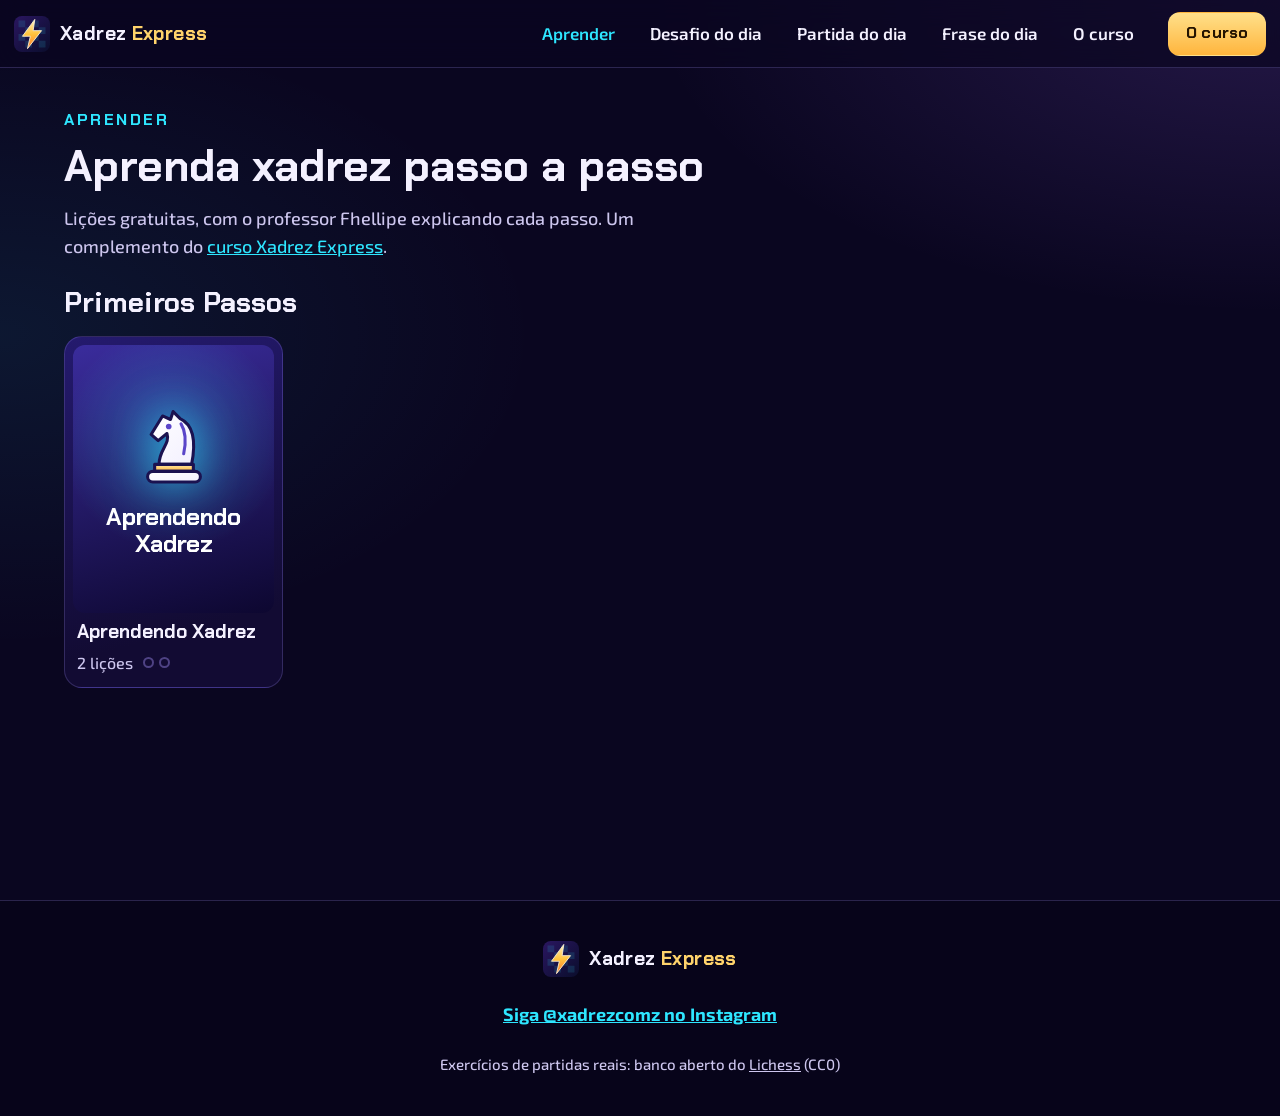
==== aprender/index.html @ 45a515e9 "Cria a seção Aprender: lições gratuitas passo a passo com o professor - aprender/: catálogo por cole" ====
<!DOCTYPE html>
<html lang="pt-BR">
<head>
<meta charset="UTF-8">
<meta name="viewport" content="width=device-width, initial-scale=1, viewport-fit=cover">
<title>Aprender | Xadrez Express</title>
<meta name="description" content="Lições gratuitas de xadrez, passo a passo, com o professor Fhellipe: teoria no tabuleiro, exercícios e avaliação final.">
<meta name="theme-color" content="#0a0620">

<meta property="og:type" content="website">
<meta property="og:locale" content="pt_BR">
<meta property="og:title" content="Aprenda xadrez passo a passo | Xadrez Express">
<meta property="og:description" content="Lições gratuitas com o professor Fhellipe: teoria no tabuleiro, exercícios e avaliação final.">
<meta property="og:url" content="https://xadrezcomz.github.io/express/aprender/">
<meta property="og:image" content="https://xadrezcomz.github.io/express/img/compartilhar-2.jpg">
<meta name="twitter:card" content="summary_large_image">

<link rel="icon" type="image/svg+xml" href="../img/logo.svg">
<link rel="preload" href="../fontes/chakrapetch-700-latin.woff2" as="font" type="font/woff2" crossorigin>
<link rel="preload" href="../fontes/exo2-latin.woff2" as="font" type="font/woff2" crossorigin>
<link rel="stylesheet" href="../fontes/fontes.css">
<link rel="stylesheet" href="../css/estilo.css">
<link rel="stylesheet" href="../css/aprender.css">
</head>
<body class="pagina-aprender">

<header class="topo" id="topo">
  <a class="marca" href="../" aria-label="Xadrez Express, página inicial">
    <img src="../img/logo.svg" alt="" width="36" height="36">
    <span>Xadrez <b>Express</b></span>
  </a>
  <nav class="menu" id="menu" aria-label="Seções">
    <a class="menu-aprender" href="#/" aria-current="page">Aprender</a>
    <a href="../#puzzle">Desafio do dia</a>
    <a href="../#partida">Partida do dia</a>
    <a href="../#frase">Frase do dia</a>
    <a href="../#curso">O curso</a>
  </nav>
  <a class="botao botao-p" href="../#curso">O curso</a>
  <button type="button" class="menu-abre" aria-controls="menu" aria-expanded="false" aria-label="Abrir o menu"><span></span></button>
</header>

<main class="aprender" id="app" aria-live="polite">
  <p class="apr-carregando">Carregando as lições…</p>
</main>

<footer class="rodape">
  <div class="miolo">
    <a class="marca" href="../">
      <img src="../img/logo.svg" alt="" width="36" height="36" loading="lazy">
      <span>Xadrez <b>Express</b></span>
    </a>
    <p><a class="rodape-insta" href="https://www.instagram.com/xadrezcomz/" target="_blank" rel="noopener">Siga @xadrezcomz no Instagram</a></p>
    <p class="credito">Exercícios de partidas reais: banco aberto do <a href="https://lichess.org/training" target="_blank" rel="noopener">Lichess</a> (CC0)</p>
  </div>
</footer>

<script src="../js/xadrez.js" defer></script>
<script src="../js/tabuleiro.js" defer></script>
<script src="../js/menu.js" defer></script>
<script src="../js/aprender.js" defer></script>
</body>
</html>
---- fontes/fontes.css ----
/* Chakra Petch (títulos) em dois pesos, e Exo 2 (texto) num arquivo só: a Exo 2 é uma fonte
   variável, então o mesmo arquivo serve do peso 400 ao 800. */
/* latin-ext */
@font-face {
  font-family: 'Chakra Petch';
  font-style: normal;
  font-weight: 600;
  font-display: swap;
  src: url(chakrapetch-600-latin-ext.woff2) format('woff2');
  unicode-range: U+0100-02BA, U+02BD-02C5, U+02C7-02CC, U+02CE-02D7, U+02DD-02FF, U+0304, U+0308, U+0329, U+1D00-1DBF, U+1E00-1E9F, U+1EF2-1EFF, U+2020, U+20A0-20AB, U+20AD-20C0, U+2113, U+2C60-2C7F, U+A720-A7FF;
}
/* latin */
@font-face {
  font-family: 'Chakra Petch';
  font-style: normal;
  font-weight: 600;
  font-display: swap;
  src: url(chakrapetch-600-latin.woff2) format('woff2');
  unicode-range: U+0000-00FF, U+0131, U+0152-0153, U+02BB-02BC, U+02C6, U+02DA, U+02DC, U+0304, U+0308, U+0329, U+2000-206F, U+20AC, U+2122, U+2191, U+2193, U+2212, U+2215, U+FEFF, U+FFFD;
}
/* latin-ext */
@font-face {
  font-family: 'Chakra Petch';
  font-style: normal;
  font-weight: 700;
  font-display: swap;
  src: url(chakrapetch-700-latin-ext.woff2) format('woff2');
  unicode-range: U+0100-02BA, U+02BD-02C5, U+02C7-02CC, U+02CE-02D7, U+02DD-02FF, U+0304, U+0308, U+0329, U+1D00-1DBF, U+1E00-1E9F, U+1EF2-1EFF, U+2020, U+20A0-20AB, U+20AD-20C0, U+2113, U+2C60-2C7F, U+A720-A7FF;
}
/* latin */
@font-face {
  font-family: 'Chakra Petch';
  font-style: normal;
  font-weight: 700;
  font-display: swap;
  src: url(chakrapetch-700-latin.woff2) format('woff2');
  unicode-range: U+0000-00FF, U+0131, U+0152-0153, U+02BB-02BC, U+02C6, U+02DA, U+02DC, U+0304, U+0308, U+0329, U+2000-206F, U+20AC, U+2122, U+2191, U+2193, U+2212, U+2215, U+FEFF, U+FFFD;
}
/* latin-ext */
@font-face {
  font-family: 'Exo 2';
  font-style: normal;
  font-weight: 400 800;
  font-display: swap;
  src: url(exo2-latin-ext.woff2) format('woff2');
  unicode-range: U+0100-02BA, U+02BD-02C5, U+02C7-02CC, U+02CE-02D7, U+02DD-02FF, U+0304, U+0308, U+0329, U+1D00-1DBF, U+1E00-1E9F, U+1EF2-1EFF, U+2020, U+20A0-20AB, U+20AD-20C0, U+2113, U+2C60-2C7F, U+A720-A7FF;
}
/* latin */
@font-face {
  font-family: 'Exo 2';
  font-style: normal;
  font-weight: 400 800;
  font-display: swap;
  src: url(exo2-latin.woff2) format('woff2');
  unicode-range: U+0000-00FF, U+0131, U+0152-0153, U+02BB-02BC, U+02C6, U+02DA, U+02DC, U+0304, U+0308, U+0329, U+2000-206F, U+20AC, U+2122, U+2191, U+2193, U+2212, U+2215, U+FEFF, U+FFFD;
}
---- css/estilo.css ----
/* ==========================================================================
   Xadrez Express — visual do site.
   Pensado primeiro para o celular em pé: texto grande e claro sobre fundo
   escuro, botões com pelo menos 48px de altura.
   ========================================================================== */
:root{
  --fundo:#0a0620; --fundo2:#120b33; --painel:#171042;
  --linha:rgba(170,150,255,.22); --linha2:rgba(170,150,255,.4);
  --texto:#f4f1ff; --suave:#cdc6ee;
  --ouro:#ffd36b; --laranja:#ff9a3d; --ciano:#2ee6ff; --roxo:#a06bff; --rosa:#ff4fd8; --verde:#7cff5a;
  --titulo:"Chakra Petch","Exo 2",system-ui,sans-serif;
  --corpo:"Exo 2",system-ui,-apple-system,"Segoe UI",Roboto,sans-serif;
  --topo:60px;
}
*,*::before,*::after{box-sizing:border-box}
html{scroll-behavior:smooth;scroll-padding-top:calc(var(--topo) + 8px);-webkit-text-size-adjust:100%}
body{
  margin:0;background:var(--fundo);color:var(--texto);
  font-family:var(--corpo);font-size:1.0625rem;line-height:1.55;font-weight:500;
  -webkit-font-smoothing:antialiased;overflow-x:hidden;
}
img{max-width:100%;display:block}
a{color:var(--ciano)}
h1,h2,h3{font-family:var(--titulo);font-weight:700;line-height:1.12;margin:0;text-wrap:balance}
p{margin:0}
ul{margin:0;padding:0;list-style:none}
button{font:inherit;color:inherit}
[hidden]{display:none !important}
:focus-visible{outline:3px solid var(--ciano);outline-offset:3px;border-radius:6px}

.miolo{width:min(72rem,100% - 2*clamp(18px,4vw,48px));margin-inline:auto}

/* ------------------------------------------------------------- botões */
.botao{
  display:inline-flex;align-items:center;justify-content:center;gap:.5em;
  min-height:52px;padding:.7em 1.4em;border-radius:14px;border:1px solid transparent;
  font-family:var(--titulo);font-weight:700;font-size:1.0625rem;line-height:1.15;letter-spacing:.01em;
  text-decoration:none;text-align:center;cursor:pointer;
  transition:transform .15s ease,box-shadow .2s ease,background .2s ease,border-color .2s ease;
  -webkit-tap-highlight-color:transparent;
}
.botao:active{transform:scale(.97)}
.botao-ouro{
  background:linear-gradient(180deg,#ffe08a,#ffb53d);color:#241300;
  box-shadow:0 8px 26px -8px rgba(255,170,50,.7),inset 0 1px 0 rgba(255,255,255,.6);
}
.botao-ouro:hover{box-shadow:0 10px 34px -6px rgba(255,180,60,.95),inset 0 1px 0 rgba(255,255,255,.6);transform:translateY(-2px)}
.botao-vidro{
  background:rgba(120,100,230,.2);color:var(--texto);border-color:var(--linha2);
  -webkit-backdrop-filter:blur(8px);backdrop-filter:blur(8px);
}
.botao-vidro:hover{background:rgba(120,100,230,.36);border-color:rgba(200,185,255,.7)}
.botao-p{min-height:44px;padding:.5em 1.05em;font-size:1rem;border-radius:12px}
.botao-g{min-height:60px;font-size:1.1875rem;width:100%}
.botao[disabled]{opacity:.45;cursor:default}

/* ------------------------------------------------------------- topo */
.topo{
  position:fixed;inset:0 0 auto 0;z-index:50;height:var(--topo);
  display:flex;align-items:center;gap:14px;
  padding:0 max(14px,env(safe-area-inset-right)) 0 max(14px,env(safe-area-inset-left));
  background:rgba(10,6,32,.72);-webkit-backdrop-filter:blur(14px);backdrop-filter:blur(14px);
  border-bottom:1px solid var(--linha);
}
.marca{display:inline-flex;align-items:center;gap:10px;color:var(--texto);text-decoration:none;
  font-family:var(--titulo);font-weight:700;font-size:1.1875rem;letter-spacing:.02em;white-space:nowrap}
.marca b{color:var(--ouro)}
.marca img{width:36px;height:36px}
.menu{display:none;margin-left:auto;gap:6px}
.menu a{color:var(--texto);text-decoration:none;font-weight:600;padding:.55em .85em;border-radius:10px}
.menu a:hover{background:rgba(160,107,255,.22)}
.topo .botao{margin-left:auto}
.topo .botao-p{background:linear-gradient(180deg,#ffe08a,#ffb53d);color:#241300}
.menu a.menu-aprender{color:var(--ciano)}
/* no celular o menu mora atrás do botão de três linhas e abre como uma lista embaixo do topo */
.menu-abre{flex:none;width:44px;height:44px;margin-right:-6px;display:grid;place-items:center;
  background:none;border:0;border-radius:12px;cursor:pointer;-webkit-tap-highlight-color:transparent}
.menu-abre span,.menu-abre span::before,.menu-abre span::after{display:block;width:22px;height:2.5px;border-radius:2px;background:#fff;
  transition:transform .2s ease,background .2s ease}
.menu-abre span{position:relative}
.menu-abre span::before,.menu-abre span::after{content:'';position:absolute;left:0}
.menu-abre span::before{top:-7px}
.menu-abre span::after{top:7px}
.topo.menu-aberto .menu-abre span{background:transparent}
.topo.menu-aberto .menu-abre span::before{transform:translateY(7px) rotate(45deg)}
.topo.menu-aberto .menu-abre span::after{transform:translateY(-7px) rotate(-45deg)}
@media (max-width:799px){
  .topo.menu-aberto .menu{
    display:flex;flex-direction:column;gap:2px;position:absolute;top:100%;left:0;right:0;margin:0;
    padding:8px max(14px,env(safe-area-inset-right)) 14px max(14px,env(safe-area-inset-left));
    background:#0a0620;border-bottom:1px solid var(--linha2);box-shadow:0 20px 40px -20px #000;
  }
  .topo.menu-aberto .menu a{min-height:50px;display:flex;align-items:center;font-size:1.125rem;padding:.5em .6em}
}
@media (min-width:800px){
  :root{--topo:68px}
  .menu{display:flex}
  .topo .botao{margin-left:6px}
  .menu-abre{display:none}
}

/* ------------------------------------------------------------- início (hero) */
.hero{
  position:relative;isolation:isolate;overflow:hidden;
  min-height:100vh;min-height:100svh;
  display:flex;flex-direction:column;align-items:center;
  padding:calc(var(--topo) + clamp(28px,7vh,84px)) 20px 0;
  background:
    radial-gradient(90% 60% at 80% 12%,rgba(160,107,255,.3),transparent 65%),
    radial-gradient(80% 55% at 8% 88%,rgba(46,230,255,.17),transparent 65%),
    radial-gradient(60% 45% at 60% 100%,rgba(255,79,216,.14),transparent 70%),
    linear-gradient(180deg,#07041a 0%,#0d0730 55%,#0a0620 100%);
  -webkit-user-select:none;user-select:none;
}
.hero canvas{position:absolute;inset:0;width:100%;height:100%;display:block}
.hero-estrelas{z-index:-2}
.hero-voo{z-index:-1}
.hero-texto{
  position:relative;text-align:center;max-width:44rem;pointer-events:none;
  display:flex;flex-direction:column;align-items:center;gap:clamp(12px,2.2vh,20px);
}
/* um escurecido suave atrás do texto: os rastros passam por trás sem atrapalhar a leitura */
.hero-texto::before{
  content:'';position:absolute;inset:-12% -18%;z-index:-1;border-radius:50%;
  background:radial-gradient(closest-side,rgba(7,4,26,.7),rgba(7,4,26,.42) 55%,transparent);
}
.hero-texto a{pointer-events:auto}
.selo{
  font-size:1rem;font-weight:600;color:var(--texto);
  padding:.4em 1em;border-radius:99px;border:1px solid var(--linha2);background:rgba(23,16,66,.7);
}
.selo b{color:var(--ciano)}
.hero h1{
  font-size:clamp(3.2rem,15.5vw,7rem);letter-spacing:-.01em;text-transform:uppercase;line-height:.95;
  color:#fff;text-shadow:0 0 34px rgba(160,107,255,.75),0 3px 0 rgba(0,0,0,.35);
}
.hero h1 span{
  display:block;
  background:linear-gradient(92deg,#fff2c4 5%,#ffc43d 40%,#ff7a2e 95%);
  -webkit-background-clip:text;background-clip:text;color:transparent;
  filter:drop-shadow(0 0 22px rgba(255,170,60,.55));
  font-style:italic;padding-right:.08em;
  text-shadow:none;
}
.chamada{font-size:clamp(1.1875rem,4.9vw,1.5rem);line-height:1.4;color:#fff;max-width:30em;text-shadow:0 2px 12px rgba(7,4,26,.9)}
.chamada b{color:var(--ouro)}
.acoes{display:flex;flex-direction:column;gap:12px;width:100%;max-width:23rem;margin-top:6px}
/* a setinha no pé do topo, chamando para rolar a página */
.hero-desce{
  position:absolute;left:50%;bottom:calc(14px + env(safe-area-inset-bottom));width:56px;height:56px;margin-left:-28px;
  display:grid;place-items:center;-webkit-tap-highlight-color:transparent;
}
.hero-desce span,.desce span{
  width:18px;height:18px;border-right:3px solid #fff;border-bottom:3px solid #fff;border-radius:2px;
  transform:rotate(45deg);animation:desce 1.8s ease-in-out infinite;filter:drop-shadow(0 0 8px rgba(160,107,255,.9));
}
@keyframes desce{0%,100%{translate:0 -6px;opacity:.55}50%{translate:0 4px;opacity:1}}
@keyframes pisca{0%,100%{opacity:.6}50%{opacity:1}}
/* no celular o texto fica no meio da tela, com o voo passando em volta */
.hero{justify-content:center;padding-bottom:calc(76px + env(safe-area-inset-bottom))}
@media (min-width:800px){
  .hero{padding-bottom:90px}
  .acoes{flex-direction:row;max-width:none;width:auto}
}
@media (max-height:640px) and (max-width:799px){
  .hero{padding-top:calc(var(--topo) + 16px)}
}

/* ------------------------------------------------------------- seções */
.secao{padding:clamp(56px,10vw,104px) 0;position:relative}
.secao h2{font-size:clamp(1.875rem,7vw,3rem);margin-bottom:.35em}
.olho{
  font-family:var(--titulo);font-weight:700;font-size:1rem;letter-spacing:.16em;text-transform:uppercase;
  color:var(--ciano);margin-bottom:.6em;
}
.sub{color:var(--suave);font-size:1.125rem;max-width:36em}
.cartao{
  background:linear-gradient(160deg,rgba(40,28,110,.72),rgba(23,16,66,.72));
  border:1px solid var(--linha);border-radius:20px;padding:24px;
}
.etiqueta{
  display:inline-flex;align-items:center;gap:.4em;min-height:34px;padding:.2em .9em;border-radius:99px;
  font-size:.9375rem;font-weight:600;color:var(--texto);
  background:rgba(120,100,230,.22);border:1px solid var(--linha);
}
.etiqueta-fogo{background:rgba(255,154,61,.2);border-color:rgba(255,154,61,.55);color:#ffe2bd}
.credito{font-size:.9375rem;color:var(--suave)}
.credito a{color:var(--suave)}

/* entram suavemente quando chegam na tela */
.revela{opacity:0;transform:translateY(22px);transition:opacity .6s ease,transform .6s ease}
.revela.visto{opacity:1;transform:none}

/* ------------------------------------------------------------- como funciona */
.como{background:linear-gradient(180deg,var(--fundo),var(--fundo2))}
.passos{display:grid;gap:18px;margin-top:28px}
/* Cada cartão tem a sua cor (--c) e um desenho animado em cima: o tempo do vídeo,
   o peão do começo e o gráfico com o foguete subindo. */
.passo{
  --c:var(--ciano);
  position:relative;overflow:hidden;padding:0 22px 24px;border-radius:24px;
  background:
    radial-gradient(120% 70% at 100% 0%,color-mix(in srgb,var(--c) 34%,transparent),transparent 62%),
    linear-gradient(165deg,#241a6e,#120b33 70%);
  border:1px solid color-mix(in srgb,var(--c) 55%,transparent);
  box-shadow:0 26px 60px -34px #000,0 0 50px -22px var(--c),inset 0 1px 0 rgba(255,255,255,.14);
  transition:transform .25s ease,box-shadow .25s ease,opacity .6s ease;
}
.passo:nth-child(2){--c:var(--ouro);transition-delay:.1s}
.passo:nth-child(3){--c:var(--rosa);transition-delay:.2s}
@media (hover:hover){.passo:hover{transform:translateY(-6px);box-shadow:0 34px 70px -34px #000,0 0 70px -16px var(--c),inset 0 1px 0 rgba(255,255,255,.2)}}
.passo h3{position:relative;font-size:1.5rem;margin:0 0 .4em;color:#fff}
.passo p{position:relative;color:var(--suave)}
.passo-num{
  position:absolute;left:16px;top:12px;z-index:1;font-family:var(--titulo);font-weight:700;font-size:2.75rem;line-height:1;
  color:transparent;-webkit-text-stroke:2px color-mix(in srgb,var(--c) 38%,transparent);pointer-events:none;
}
.passo-arte{position:relative;height:160px;margin:0 -22px 18px;display:flex;align-items:center;justify-content:center;
  background:linear-gradient(180deg,color-mix(in srgb,var(--c) 14%,transparent),transparent)}

/* 1: o tamanho da lição, com a linha do vídeo andando */
.arte-tempo{flex-direction:column;gap:6px}
.arte-tempo b{font-family:var(--titulo);font-weight:700;font-size:5rem;line-height:.9;font-style:italic;
  background:linear-gradient(92deg,#fff,var(--c));-webkit-background-clip:text;background-clip:text;color:transparent;
  filter:drop-shadow(0 0 18px color-mix(in srgb,var(--c) 70%,transparent));
  padding:0 .16em 0 .04em}   /* folga para a letra inclinada não ser cortada */
.arte-tempo small{font-size:.5em}
.arte-video{display:flex;align-items:center;gap:10px;width:min(78%,260px);font-style:normal}
.arte-play{flex:none;width:0;height:0;border:8px solid transparent;border-left:13px solid #fff;border-right:0}
.arte-linha{flex:1;height:7px;border-radius:99px;background:rgba(255,255,255,.2);overflow:hidden}
.arte-linha i{display:block;height:100%;border-radius:99px;background:linear-gradient(90deg,var(--c),#fff);animation:arte-anda 3.2s linear infinite}
@keyframes arte-anda{from{width:0}85%,100%{width:100%}}
.arte-video em{font-family:var(--titulo);font-weight:700;font-size:1rem;font-style:normal;color:#fff;font-variant-numeric:tabular-nums}

/* 2: o peão do começo, com ondas saindo dele */
.arte-zero img{position:relative;width:118px;height:118px;filter:drop-shadow(0 0 22px color-mix(in srgb,var(--c) 80%,transparent));animation:arte-flutua 3.4s ease-in-out infinite}
@keyframes arte-flutua{50%{transform:translateY(-8px)}}
.arte-anel{position:absolute;left:50%;top:50%;width:96px;height:96px;margin:-48px;border-radius:50%;border:2px solid var(--c);opacity:0;animation:arte-onda 2.8s ease-out infinite}
.arte-anel + .arte-anel{animation-delay:1.4s}
@keyframes arte-onda{from{transform:scale(.6);opacity:.8}to{transform:scale(2.3);opacity:0}}

/* 3: o gráfico subindo, com o foguete na ponta e o rastro se desenhando atrás dele */
.arte-subida svg{width:100%;height:100%;overflow:visible}
.subida-linha{stroke-dasharray:1;stroke-dashoffset:1;animation:subida-risca 3.6s linear infinite;filter:drop-shadow(0 0 6px rgba(255,79,216,.8))}
@keyframes subida-risca{0%{stroke-dashoffset:1}72%,100%{stroke-dashoffset:0}}
@media (min-width:800px){.passos{grid-template-columns:repeat(3,1fr);gap:22px}}

/* ------------------------------------------------------------- puzzle do dia */
.puzzle{background:
  radial-gradient(70% 50% at 100% 0%,rgba(46,230,255,.1),transparent 70%),var(--fundo2)}
/* O desafio: uma coluna só, com quem joga em cima e o tabuleiro logo abaixo. */
.desafio{width:min(100%,620px);margin:14px auto 0;display:flex;flex-direction:column;gap:12px}
/* pouco espaço entre o desafio e a seção de baixo: a setinha faz a ligação */
.puzzle{padding-bottom:6px}
.partida{padding-top:clamp(28px,6vw,64px)}
/* O tabuleiro: casas em ladrilhos arredondados nas cores do site, sobre um fundo escuro. */
.tab-moldura{
  width:min(100%,calc(100svh - var(--topo) - 110px),620px);margin-inline:auto;
  padding:clamp(6px,1.6vw,12px);border-radius:22px;
  background:linear-gradient(145deg,#3a2c9c,#171042 60%,#0d0730);
  box-shadow:0 0 0 1px var(--linha2),inset 0 1px 0 rgba(255,255,255,.14),
    0 24px 60px -24px rgba(0,0,0,.9),0 0 60px -12px rgba(160,107,255,.7);
  transition:box-shadow .4s ease;
}
.tabuleiro{position:relative;width:100%;aspect-ratio:1;border-radius:12px;overflow:hidden;background:#0d0730;
  -webkit-user-select:none;user-select:none;-webkit-touch-callout:none;touch-action:manipulation}
.casas{position:absolute;inset:0;display:grid;grid-template-columns:repeat(8,1fr);grid-template-rows:repeat(8,1fr)}
/* o respiro entre os ladrilhos vem do padding: o fundo só pinta a parte de dentro */
.casa{position:relative;padding:1.5px;border-radius:16%;background:linear-gradient(145deg,#7f6cf0,#5a45c9) content-box}
.casa.clara{background:linear-gradient(145deg,#ece7ff,#c5baff) content-box}
.casa::after{content:'';position:absolute;inset:1.5px;border-radius:14%;pointer-events:none;transition:background .15s linear,box-shadow .15s linear}
.casa.veio::after{background:rgba(255,211,107,.42)}
.casa.foi::after{background:rgba(255,211,107,.6);box-shadow:inset 0 0 0 2px rgba(255,236,170,.9)}
.casa.escolhida::after{background:rgba(46,230,255,.42);box-shadow:inset 0 0 0 3px var(--ciano),0 0 16px rgba(46,230,255,.8)}
.casa.dica::after{background:rgba(255,211,107,.6);box-shadow:inset 0 0 0 4px #ffb53d,0 0 18px rgba(255,190,80,.9);animation:dica 1s ease-in-out infinite}
.casa.errou::after{background:rgba(255,79,120,.7);box-shadow:inset 0 0 0 3px #ff4f78}
.casa.xeque::after{background:radial-gradient(circle,rgba(255,60,90,.95) 0%,rgba(255,60,90,.5) 45%,transparent 74%)}
@keyframes dica{50%{background:rgba(255,211,107,.25)}}
.casa.pode{cursor:pointer}
.casa.pode::before{content:'';position:absolute;left:50%;top:50%;width:30%;height:30%;z-index:1;
  transform:translate(-50%,-50%);border-radius:50%;background:var(--ciano);pointer-events:none;
  box-shadow:0 0 0 3px rgba(13,7,48,.55),0 0 12px rgba(46,230,255,.9)}
.casa.pode.ocupada::before{width:84%;height:84%;background:none;box-shadow:inset 0 0 0 4px var(--ciano),0 0 12px rgba(46,230,255,.8)}
.casa .coord{position:absolute;font-family:var(--titulo);font-weight:700;line-height:1;pointer-events:none;
  font-size:clamp(10px,2.6vw,14px);color:#efeaff}
.casa.clara .coord{color:#5a45c9}
.coord.fila{top:5px;left:6px}
.coord.coluna{bottom:5px;right:6px}

/* o rastro das peças (o mesmo escolhido no topo do site), entre as casas e as peças */
/* a sombra escura em volta faz o rastro aparecer também nas casas claras */
.tab-rastro{position:absolute;inset:0;width:100%;height:100%;pointer-events:none;filter:drop-shadow(0 0 3px rgba(13,7,48,.95)) drop-shadow(0 0 1px rgba(13,7,48,.9))}
.pecas{position:absolute;inset:0;pointer-events:none}
.peca{
  position:absolute;left:0;top:0;width:12.5%;height:12.5%;
  background:center/88% no-repeat;will-change:transform;
  transition:transform .42s cubic-bezier(.3,.8,.3,1);
  filter:drop-shadow(0 3px 3px rgba(13,7,48,.5));
}
/* as pretas ganham um fio de luz para não sumirem nas casas roxas */
.peca.preta{filter:drop-shadow(0 0 1px rgba(255,255,255,.9)) drop-shadow(0 3px 3px rgba(13,7,48,.5))}
.peca.minha{pointer-events:auto;cursor:grab;touch-action:none}
.peca.arrastando{transition:none;z-index:5;cursor:grabbing;filter:drop-shadow(0 10px 10px rgba(13,7,48,.6))}
.peca.some{opacity:0;transition:opacity .25s ease,transform .42s}
/* lance errado: a peça que foi até a casa fica avermelhada, e a que ela "capturaria" some até ela voltar */
.peca.errada{z-index:4;filter:drop-shadow(0 0 6px #ff4f78) drop-shadow(0 0 2px #ff4f78)}
.peca.coberta{opacity:0;transition:opacity .2s ease}
.tabuleiro.venceu{animation:venceu .7s ease}
@keyframes venceu{30%{transform:scale(1.025)}100%{transform:none}}
.tab-moldura.venceu{box-shadow:0 0 0 2px var(--ouro),0 24px 60px -24px rgba(0,0,0,.9),0 0 70px -8px rgba(255,200,80,.85)}

/* quem joga e o que se pede: fica acima do tabuleiro, para ser lido antes */
.puzzle-vez{display:flex;align-items:center;gap:12px;font-family:var(--titulo);font-weight:700;font-size:1.375rem;color:#fff}
.bolinha{flex:none;width:22px;height:22px;border-radius:50%;background:#fff;border:2px solid #cfd3e6;box-shadow:0 0 12px rgba(255,255,255,.5)}
.bolinha.pretas{background:#1b1b24;border-color:#8f95b8;box-shadow:none}
/* a ajuda fica presa na borda de baixo do tabuleiro, sem ocupar espaço na página */
.desafio-ajuda{
  position:absolute;left:50%;bottom:-20px;z-index:6;transform:translateX(-50%);width:max-content;max-width:calc(100% - 20px);
  min-height:44px;padding:.4em 1.2em;border-radius:99px;cursor:pointer;
  font-size:1.0625rem;font-weight:600;color:var(--suave);
  background:#171042;border:2px solid var(--ciano);box-shadow:0 10px 26px -10px #000,0 0 18px -4px rgba(46,230,255,.7);
  animation:sobe .35s ease;-webkit-tap-highlight-color:transparent;
}
.desafio-ajuda b{color:var(--ciano)}
.resultado-links button{
  background:none;border:0;padding:.5em .2em;min-height:44px;cursor:pointer;
  font-weight:700;color:var(--ciano);text-decoration:underline;text-underline-offset:3px;
}
/* a setinha que chama para a seção seguinte (a mesma do topo do site) */
.desce{align-self:center;width:56px;height:56px;margin-top:10px;display:grid;place-items:center;-webkit-tap-highlight-color:transparent}
.tab-moldura{position:relative}
/* o recado do momento ("Não é esse", "Boa!") flutua sobre o topo do tabuleiro */
.desafio-recado{
  position:absolute;left:50%;top:14px;z-index:6;max-width:calc(100% - 28px);width:max-content;
  padding:.5em 1.1em;border-radius:99px;text-align:center;pointer-events:none;
  font-family:var(--titulo);font-weight:700;font-size:1.125rem;color:#fff;
  background:rgba(13,7,48,.92);border:2px solid var(--linha2);box-shadow:0 10px 30px -10px #000;
  opacity:0;transform:translate(-50%,-10px);transition:opacity .25s ease,transform .25s ease;
}
.desafio-recado.aparece{opacity:1;transform:translate(-50%,0)}
.desafio-recado.bom{border-color:#7cff5a;color:#d6ffcc}
.desafio-recado.ruim{border-color:#ff4f78;color:#ffd3dc}

/* o resultado: toma o lugar do tabuleiro, do mesmo tamanho ou maior */
.tab-moldura.fim .tabuleiro{position:absolute;inset:clamp(6px,1.6vw,12px);width:auto;opacity:.12;pointer-events:none}
.resultado{
  position:relative;min-height:calc(min(100vw - 2*clamp(18px,4vw,48px),620px) - 2*clamp(6px,1.6vw,12px));
  display:flex;flex-direction:column;justify-content:center;gap:14px;
  padding:clamp(20px,6vw,36px) clamp(16px,5vw,32px);text-align:center;animation:sobe .5s ease;
}
@keyframes sobe{from{opacity:0;transform:translateY(14px) scale(.98)}}
.resultado-titulo{font-family:var(--titulo);font-weight:700;font-size:clamp(1.625rem,7vw,2.25rem);line-height:1.15;color:var(--ouro);text-wrap:balance;
  text-shadow:0 0 24px rgba(255,190,80,.45)}
.resultado-golpe{align-self:center;padding:.35em 1em;border-radius:99px;font-weight:700;font-size:1.0625rem;color:#fff;
  background:rgba(46,230,255,.16);border:1px solid rgba(46,230,255,.55)}
.resultado-texto{font-size:1.125rem;line-height:1.5;color:#fff;text-wrap:pretty}
.resultado-pe{display:flex;flex-direction:column;gap:4px;font-size:1rem;color:var(--suave)}
.resultado-pe b{color:#fff;font-variant-numeric:tabular-nums}
.resultado-pe #pzSequencia{color:#ffe2bd;font-weight:700}
.resultado-links{display:flex;justify-content:center;gap:22px;flex-wrap:wrap;margin-top:-6px}

/* a festa de confete, por cima de tudo */
.festa{position:fixed;inset:0;width:100%;height:100%;pointer-events:none;z-index:80;display:none}
.festa.ligada{display:block}

/* ------------------------------------------------------------- partida do dia */
/* Um palco com o tabuleiro inclinado em 3D e as peças em pé, nas cores do site:
   casas roxas, lance em ouro, peças pretas com contorno ciano. */
.partida{background:linear-gradient(180deg,var(--fundo2),var(--fundo) 30%,var(--fundo) 75%,var(--fundo2))}
.p3-area{display:grid;gap:20px;margin-top:26px;align-items:center}
.p3-palco{
  --inclina:54deg; --gira:-7deg;
  position:relative;width:min(100%,640px,calc(100svh - var(--topo) - 60px));margin-inline:auto;border-radius:22px;overflow:hidden;
  padding:18px 10px 14px;
  background:
    radial-gradient(70% 50% at 85% 0%,rgba(160,107,255,.3),transparent 70%),
    radial-gradient(60% 45% at 0% 100%,rgba(46,230,255,.14),transparent 70%),
    linear-gradient(180deg,#0d0730,#07041a);
  border:1px solid var(--linha2);box-shadow:0 30px 70px -36px #000,0 0 60px -20px rgba(160,107,255,.5);
}
/* o nome da partida e a curiosidade dela ficam acima do palco */
.p3-nome{min-height:1.15em}
.p3-curiosidade{min-height:3.1em}
.p3-cena{perspective:1100px;perspective-origin:50% 0%;padding:9% 4% 7%}
.p3-plano{
  position:relative;width:78%;margin:0 auto;aspect-ratio:1;left:2%;
  transform:rotateX(var(--inclina)) rotateZ(var(--gira));transform-style:preserve-3d;
  animation:p3-camera 14s ease-in-out infinite alternate;
}
@keyframes p3-camera{
  from{transform:rotateX(var(--inclina)) rotateZ(calc(var(--gira) - 2.5deg))}
  to{transform:rotateX(calc(var(--inclina) - 3deg)) rotateZ(calc(var(--gira) + 2.5deg))}
}
.p3-casas{position:absolute;inset:0;display:grid;grid-template-columns:repeat(8,1fr);grid-template-rows:repeat(8,1fr);
  outline:2px solid rgba(200,185,255,.7);box-shadow:0 0 60px rgba(0,0,0,.8),0 0 40px rgba(160,107,255,.45)}
.p3-casa{background:#1d1458;transition:background .35s ease,box-shadow .35s ease}
.p3-casa.clara{background:#6f5fd6}
.p3-casa.de{background:#8a6a2a;box-shadow:inset 0 0 0 2px rgba(255,211,107,.7)}
.p3-casa.para{background:#d9a53a;box-shadow:inset 0 0 18px rgba(255,240,190,.85)}
.p3-casa.xeque{background:radial-gradient(circle,#ff4fd8 0%,#7a1466 75%)}
.p3-setas{position:absolute;inset:0;width:100%;height:100%;overflow:visible;pointer-events:none}
.p3-setas line{stroke:#ffd36b;stroke-width:1.1;stroke-linecap:round;opacity:0;stroke-dasharray:1;stroke-dashoffset:0;
  filter:drop-shadow(0 0 1.2px #ffb53d)}
.p3-setas line.risca{animation:p3-risca .45s ease-out}
@keyframes p3-risca{from{stroke-dashoffset:1}to{stroke-dashoffset:0}}
.p3-pecas{position:absolute;inset:0;transform-style:preserve-3d}
/* cada peça ocupa a sua casa; o desenho fica em pé, de frente para a câmera */
.p3-peca{position:absolute;width:12.5%;height:12.5%;transform-style:preserve-3d;
  transition:left .45s cubic-bezier(.3,.8,.3,1),top .45s cubic-bezier(.3,.8,.3,1),opacity .35s ease}
.p3-peca span{
  position:absolute;left:-6%;right:-6%;bottom:42%;height:112%;
  background:center bottom/contain no-repeat;
  transform-origin:50% 100%;
  transform:rotateZ(calc(-1 * var(--gira))) rotateX(calc(-1 * var(--inclina)));
}
.p3-peca.branca span{filter:drop-shadow(0 0 5px rgba(255,255,255,.6))}
.p3-peca.preta span{filter:drop-shadow(0 0 1px #2ee6ff) drop-shadow(0 0 1px #2ee6ff) drop-shadow(0 0 4px rgba(46,230,255,.8))}
.p3-peca.pula span{animation:p3-pula .45s ease-out}
@keyframes p3-pula{40%{bottom:95%}}
.p3-peca.capturada{opacity:0}
.p3-peca.capturada span{animation:p3-some .4s ease-in forwards}
@keyframes p3-some{to{bottom:140%;filter:brightness(3) blur(3px)}}
.p3-peca.rei-xeque::before{
  content:'';position:absolute;inset:6%;border-radius:50%;border:2px solid #ff4fd8;
  box-shadow:0 0 12px #ff4fd8;animation:p3-anel 1s ease-in-out infinite;
}
@keyframes p3-anel{50%{transform:scale(1.18);opacity:.5}}
.p3-peca .selo{
  position:absolute;right:-8%;bottom:130%;width:46%;height:46%;border-radius:50%;z-index:3;
  display:grid;place-items:center;font-family:var(--titulo);font-weight:700;font-size:clamp(11px,2.6vw,16px);line-height:1;
  background:#fff;color:#111;box-shadow:0 0 0 2px #111,0 0 10px rgba(255,255,255,.7);
  transform:rotateZ(calc(-1 * var(--gira))) rotateX(calc(-1 * var(--inclina)));
}
.p3-peca .selo.mate{background:var(--ouro);color:#241300}
.p3-coord{position:absolute;display:flex;justify-content:space-around;align-items:center;pointer-events:none;
  font-family:var(--titulo);font-weight:600;font-size:clamp(12px,2.8vw,15px);color:var(--suave)}
.p3-coord i{font-style:normal;flex:1;text-align:center}
.p3-letras{left:0;right:0;top:101%;height:7%}
.p3-numeros{top:0;bottom:0;right:101%;width:7%;flex-direction:column}
.p3-numeros i{display:grid;place-items:center}
/* a barra de avaliação: a parte branca sobe quando as brancas estão melhor */
.p3-material{position:absolute;left:6px;top:30%;bottom:12%;z-index:2;display:flex;flex-direction:column;align-items:center;gap:6px;width:40px}
.p3-material b{font-family:var(--titulo);font-size:.875rem;color:#fff;font-variant-numeric:tabular-nums;white-space:nowrap}
.p3-material span{flex:1;width:9px;border-radius:99px;background:#120b33;border:1px solid var(--linha2);position:relative;overflow:hidden}
.p3-material i{position:absolute;left:0;right:0;bottom:0;height:50%;background:#fff;transition:height .6s cubic-bezier(.3,.8,.3,1)}
.p3-fim{
  position:relative;z-index:2;margin:6px auto 0;width:fit-content;max-width:92%;text-align:center;
  padding:.5em 1.1em;border-radius:16px;font-weight:700;font-size:1.0625rem;color:#241300;
  background:linear-gradient(180deg,#ffe08a,#ffb53d);animation:sobe .5s ease;
}
.p3-lado{display:flex;flex-direction:column;gap:14px;width:min(100%,640px);margin-inline:auto}
.p3-jogadores{display:grid;gap:8px}
.p3-jogadores p{display:flex;align-items:center;gap:12px;font-family:var(--titulo);font-weight:700;font-size:1.25rem;color:#fff}
.p3-jogadores .p3-onde{font-family:var(--corpo);font-weight:500;font-size:1.0625rem;color:var(--suave)}
.p3-lance{font-family:var(--titulo);font-weight:700;font-size:1.75rem;color:var(--ouro);font-variant-numeric:tabular-nums;min-height:1.3em}
.p3-barra{
  --feito:0%;-webkit-appearance:none;appearance:none;width:100%;height:44px;background:none;margin:0;cursor:pointer;touch-action:pan-y;
}
.p3-barra::-webkit-slider-runnable-track{height:8px;border-radius:99px;background:linear-gradient(90deg,var(--ouro) var(--feito),rgba(255,255,255,.2) var(--feito))}
.p3-barra::-moz-range-track{height:8px;border-radius:99px;background:linear-gradient(90deg,var(--ouro) var(--feito),rgba(255,255,255,.2) var(--feito))}
.p3-barra::-webkit-slider-thumb{-webkit-appearance:none;width:24px;height:24px;margin-top:-8px;border-radius:50%;background:#fff;border:3px solid var(--ouro)}
.p3-barra::-moz-range-thumb{width:20px;height:20px;border-radius:50%;background:#fff;border:3px solid var(--ouro)}
.p3-controles{display:grid;grid-template-columns:repeat(5,1fr);gap:8px}
.p3-controles .botao{min-height:54px;padding:0;font-size:1.25rem}
.p3-controles #p3Toca{font-size:1.5rem}
@media (min-width:900px){
  .p3-area{grid-template-columns:minmax(0,1.3fr) minmax(0,1fr);gap:40px}
  .p3-palco{margin:0}
}
@media (prefers-reduced-motion:reduce){.p3-plano,.arte-linha i,.arte-zero img,.arte-anel,.subida-linha{animation:none}.arte-linha i{width:60%}.subida-linha{stroke-dashoffset:0}}

/* ------------------------------------------------------------- frase do dia */
.frase{background:linear-gradient(180deg,var(--fundo2),var(--fundo))}
.frase .miolo{max-width:52rem}
.frase-cartao{
  position:relative;margin:18px 0 0;padding:clamp(26px,6vw,52px);border-radius:24px;overflow:hidden;
  background:
    radial-gradient(90% 70% at 0% 0%,rgba(160,107,255,.36),transparent 70%),
    radial-gradient(80% 60% at 100% 100%,rgba(46,230,255,.17),transparent 70%),
    var(--painel);
  border:1px solid var(--linha2);box-shadow:0 30px 70px -40px rgba(0,0,0,.9);
}
.frase-aspas{position:absolute;top:-.18em;left:.12em;font-family:Georgia,serif;font-size:9rem;line-height:1;color:rgba(255,211,107,.26)}
.frase-cartao blockquote{
  position:relative;margin:0;font-family:var(--titulo);font-weight:600;color:#fff;
  font-size:clamp(1.5rem,6vw,2.375rem);line-height:1.25;text-wrap:balance;
}
.frase-cartao figcaption{margin-top:1.2em;display:flex;flex-direction:column;gap:2px;padding-left:16px;border-left:4px solid var(--ouro)}
.frase-cartao figcaption b{font-size:1.25rem;color:var(--ouro)}
.frase-cartao figcaption span{color:var(--suave);font-size:1.0625rem}
.frase-rodape{display:flex;align-items:center;justify-content:space-between;gap:12px;flex-wrap:wrap;margin-top:1.6em}
.frase-volte{margin-top:16px}

/* ------------------------------------------------------------- o curso */
.curso{
  background:
    radial-gradient(70% 45% at 50% 0%,rgba(255,170,60,.16),transparent 70%),
    radial-gradient(60% 50% at 0% 100%,rgba(160,107,255,.24),transparent 70%),
    var(--fundo);
  text-align:center;padding-bottom:clamp(72px,12vw,120px);
}
.curso .sub{margin-inline:auto}
.curso-palco{perspective:1200px;margin-top:30px}
.curso-cartao{
  --rx:0deg; --ry:0deg; --bx:50%; --by:0%;
  position:relative;display:grid;gap:22px;text-align:left;
  width:min(100%,60rem);margin-inline:auto;padding:clamp(18px,4.5vw,36px);border-radius:28px;overflow:hidden;
  background:linear-gradient(150deg,#2a1d7c 0%,#191048 55%,#120b33 100%);
  border:1px solid rgba(255,211,107,.5);
  box-shadow:0 40px 90px -40px rgba(0,0,0,.95),0 0 80px -20px rgba(255,170,60,.45);
  transform:rotateX(var(--rx)) rotateY(var(--ry));transform-style:preserve-3d;
  transition:transform .25s ease-out;
}
.curso-brilho{position:absolute;inset:0;pointer-events:none;
  background:radial-gradient(42rem circle at var(--bx) var(--by),rgba(255,255,255,.15),transparent 45%)}
.curso-tela{
  position:relative;display:flex;flex-direction:column;align-items:center;justify-content:center;gap:10px;
  min-height:250px;padding:20px;border-radius:20px;
  background:
    radial-gradient(70% 60% at 50% 40%,rgba(46,230,255,.2),transparent 70%),
    #07041a;
  border:1px solid var(--linha2);
}
.tela-topo{align-self:flex-start;display:flex;align-items:center;gap:8px;font-family:var(--titulo);font-weight:700;font-size:1rem;color:#fff;letter-spacing:.06em;text-transform:uppercase}
.tela-ponto{width:10px;height:10px;border-radius:50%;background:#ff5a5a;box-shadow:0 0 10px #ff5a5a;animation:pisca 1.4s ease-in-out infinite}
.tela-peca{width:104px;height:104px;background:center/contain no-repeat;filter:drop-shadow(0 0 22px rgba(46,230,255,.75));transition:opacity .3s ease,transform .3s ease}
.tela-peca.troca{opacity:0;transform:scale(.8) rotate(-8deg)}
.tela-titulo{font-family:var(--titulo);font-weight:700;font-size:1.25rem;color:#fff;text-align:center;min-height:2.6em;display:flex;align-items:center}
.tela-barra{width:100%;height:8px;border-radius:99px;background:rgba(255,255,255,.16);overflow:hidden}
.tela-barra i{display:block;height:100%;width:0;border-radius:99px;background:linear-gradient(90deg,var(--ciano),var(--ouro))}
.tela-tempo{width:100%;display:flex;justify-content:space-between;font-size:.9375rem;color:var(--suave);font-variant-numeric:tabular-nums}
.curso-corpo{position:relative;display:flex;flex-direction:column;gap:14px}
.curso-selo{
  align-self:flex-start;padding:.3em 1em;border-radius:99px;font-family:var(--titulo);font-weight:700;font-size:1rem;
  letter-spacing:.08em;text-transform:uppercase;color:#241300;background:linear-gradient(180deg,#ffe08a,#ffb53d);
}
.curso-corpo h3{font-size:clamp(1.875rem,7vw,2.5rem);color:#fff}
.curso-lista{display:grid;gap:10px}
.curso-lista li{position:relative;padding-left:2em;font-size:1.125rem;color:#fff}
.curso-lista li::before{content:'✓';position:absolute;left:0;top:.05em;width:1.4em;height:1.4em;display:grid;place-items:center;
  border-radius:50%;background:rgba(124,255,90,.2);color:var(--verde);font-weight:800;font-size:.9em}
.curso-preco{display:flex;flex-wrap:wrap;align-items:baseline;gap:4px 12px}
.curso-preco s{color:var(--suave);font-size:1.125rem}
/* sem preço riscado ou parcelas, esses espaços somem para o preço não ficar deslocado */
.curso-preco s:empty,.curso-preco small:empty{display:none}
.curso-preco b{font-family:var(--titulo);font-size:2.5rem;color:var(--ouro);line-height:1}
.curso-preco small{flex-basis:100%;font-size:1rem;color:var(--suave)}
/* as garantias da compra, logo abaixo do botão */
.curso-selos{display:grid;gap:10px;margin-top:2px}
.curso-selos li{display:flex;align-items:center;gap:12px;padding:10px 14px;border-radius:14px;
  background:rgba(124,255,90,.08);border:1px solid rgba(124,255,90,.32)}
.curso-selos i{flex:none;font-style:normal;font-size:1.625rem;line-height:1}
.curso-selos span{display:flex;flex-direction:column;font-size:1rem;line-height:1.35;color:var(--suave)}
.curso-selos b{font-family:var(--titulo);font-size:1.0625rem;color:#fff}
/* a linha curta de garantias, usada no topo e no resultado do desafio */
.garantias{display:flex;flex-wrap:wrap;justify-content:center;gap:4px 18px;font-size:1rem;font-weight:600;color:#fff}
.garantias span::before{content:'✓ ';color:var(--verde);font-weight:800}
.curso-lista li b{color:var(--ouro)}
.curso-nota{font-size:1rem;color:var(--suave)}
.curso-nota b{color:#fff}
@media (min-width:800px){
  .curso-cartao{grid-template-columns:minmax(0,1fr) minmax(0,1.15fr);align-items:stretch;gap:36px}
  .curso-tela{min-height:380px}
  .tela-peca{width:150px;height:150px}
}

/* ------------------------------------------------------------- rodapé */
.rodape{padding:40px 0 calc(40px + env(safe-area-inset-bottom));border-top:1px solid var(--linha);background:#07041a;text-align:center}
.rodape .miolo{display:flex;flex-direction:column;align-items:center;gap:14px}
.rodape-insta{display:inline-flex;align-items:center;min-height:48px;font-weight:700;font-size:1.125rem;color:var(--ciano)}
body.tem-barra .rodape{padding-bottom:calc(120px + env(safe-area-inset-bottom))}

/* barra fixa de compra (celular) */
.barra-compra{
  position:fixed;left:0;right:0;bottom:0;z-index:60;
  display:flex;align-items:center;justify-content:space-between;gap:12px;
  padding:10px 14px calc(10px + env(safe-area-inset-bottom));
  background:rgba(10,6,32,.92);-webkit-backdrop-filter:blur(14px);backdrop-filter:blur(14px);
  border-top:1px solid rgba(255,211,107,.5);
  transform:translateY(110%);transition:transform .35s ease;
}
.barra-compra.aparece{transform:none}
.barra-compra span{display:flex;flex-direction:column;line-height:1.2;font-family:var(--titulo)}
.barra-compra small{color:var(--ouro);font-size:1rem;font-weight:700}
.barra-compra .botao{min-height:48px}
@media (min-width:800px){.barra-compra{display:none !important}}

@media (prefers-reduced-motion:reduce){
  html{scroll-behavior:auto}
  .revela{opacity:1;transform:none;transition:none}
  .hero-desce span,.desce span,.tela-ponto,.casa.dica::after{animation:none}
  .curso-cartao{transform:none !important}
}
---- css/aprender.css ----
/* ==========================================================================
   A seção Aprender (aprender/index.html). Usa a base de css/estilo.css: cores,
   botões e o tabuleiro em ladrilhos. Aqui ficam só as telas da seção e os extras
   do tabuleiro de lição (setas, destaques, nomes de casas, promoção).
   ========================================================================== */
.pagina-aprender{background:
  radial-gradient(70% 40% at 100% 0%,rgba(160,107,255,.18),transparent 70%),
  radial-gradient(60% 40% at 0% 30%,rgba(46,230,255,.08),transparent 70%),var(--fundo)}
.aprender{width:min(72rem,100% - 2*clamp(14px,4vw,48px));margin-inline:auto;
  padding:calc(var(--topo) + clamp(18px,4vw,40px)) 0 clamp(48px,8vw,90px);min-height:100svh}
.apr-carregando{color:var(--suave);text-align:center;padding:30vh 0}
.aprender h1{font-size:clamp(1.875rem,7vw,2.75rem);margin-bottom:.3em}
.aprender .sub a{color:var(--ciano)}
.apr-volta{display:inline-flex;align-items:center;min-height:44px;font-weight:700;color:var(--ciano);text-decoration:none;margin-bottom:6px}

/* ------------------------------------------------------------- catálogo */
.apr-cabeca{margin-bottom:26px}
.apr-continuar{display:flex;align-items:center;justify-content:space-between;gap:14px;flex-wrap:wrap;margin-bottom:30px;
  padding:16px 18px;border-radius:18px;background:linear-gradient(120deg,rgba(255,211,107,.16),rgba(23,16,66,.8));border:1px solid rgba(255,211,107,.5)}
.apr-continuar .olho{margin:0 0 .2em;color:var(--ouro)}
.apr-continuar-titulo{font-family:var(--titulo);font-weight:700;font-size:1.25rem;color:#fff}
.apr-colecao{margin-bottom:34px}
.apr-colecao h2{font-size:clamp(1.375rem,5vw,1.75rem);margin-bottom:14px}
/* celular: os cards passam de lado (carrossel); telas largas: grade */
.apr-grade{display:flex;gap:14px;overflow-x:auto;scroll-snap-type:x mandatory;padding:4px 2px 12px;margin:0 -2px;-webkit-overflow-scrolling:touch}
.apr-grade .apr-card{flex:0 0 min(62vw,240px);scroll-snap-align:start}
@media (min-width:700px){
  .apr-grade{display:grid;grid-template-columns:repeat(auto-fill,minmax(210px,1fr));overflow:visible}
}
.apr-card{display:flex;flex-direction:column;gap:8px;color:var(--texto);text-decoration:none;border-radius:18px;padding:8px 8px 12px;
  background:linear-gradient(165deg,#241a6e,#120b33 80%);border:1px solid var(--linha);transition:transform .2s ease,border-color .2s ease}
.apr-card:hover{transform:translateY(-4px);border-color:var(--ciano)}
.apr-card h3{font-size:1.1875rem;padding:0 4px}
.apr-card-info{display:flex;align-items:center;gap:10px;flex-wrap:wrap;padding:0 4px;color:var(--suave);font-size:1rem}
.apr-capa{aspect-ratio:3/4;border-radius:12px;overflow:hidden;background:#0d0730}
.apr-capa img{width:100%;height:100%;object-fit:cover;display:block}
.apr-capa-falsa{width:100%;height:100%;display:flex;flex-direction:column;align-items:center;justify-content:center;gap:14px;padding:16px;text-align:center;
  background:radial-gradient(80% 60% at 50% 35%,rgba(46,230,255,.28),transparent 70%),linear-gradient(165deg,#3a2c9c,#0d0730)}
.apr-capa-falsa img{width:52%;height:auto;filter:drop-shadow(0 0 22px rgba(46,230,255,.7))}
.apr-capa-falsa b{font-family:var(--titulo);font-size:clamp(1.125rem,4.5vw,1.5rem);line-height:1.15;color:#fff}
.apr-bolinhas{display:inline-flex;gap:5px}
.apr-bolinhas i{width:11px;height:11px;border-radius:50%;border:2px solid var(--linha2)}
.apr-bolinhas i.andamento{border-color:var(--ouro);background:linear-gradient(90deg,var(--ouro) 50%,transparent 50%)}
.apr-bolinhas i.concluida{border-color:var(--verde);background:var(--verde)}
.apr-zerar{display:block;margin:30px auto 0;background:none;border:0;min-height:44px;color:var(--suave);font-size:.9375rem;text-decoration:underline;cursor:pointer}
.apr-vazio{display:flex;flex-direction:column;align-items:center;gap:16px;text-align:center;padding:10vh 0}
.apr-vazio .prof-avatar{width:150px}

/* ------------------------------------------------------------- página do card */
.apr-card-topo{display:grid;gap:18px;align-items:end;margin-bottom:26px}
.apr-card-topo .apr-capa{width:min(46vw,220px)}
@media (min-width:700px){.apr-card-topo{grid-template-columns:240px 1fr}.apr-card-topo .apr-capa{width:100%}}
.apr-licoes{display:grid;gap:12px;counter-reset:licao}
.apr-licao{display:flex;align-items:center;gap:14px;padding:14px 16px;border-radius:18px;background:rgba(23,16,66,.75);border:1px solid var(--linha)}
.apr-licao.proxima{border-color:var(--ouro);box-shadow:0 0 30px -12px rgba(255,211,107,.6)}
.apr-licao.concluida{border-color:rgba(124,255,90,.45)}
.apr-licao-num{flex:none;display:grid;place-items:center;width:44px;height:44px;border-radius:50%;font-family:var(--titulo);font-weight:700;font-size:1.25rem;
  background:rgba(160,107,255,.22);border:1px solid var(--linha2)}
.apr-licao.concluida .apr-licao-num{background:rgba(124,255,90,.2);border-color:var(--verde)}
.apr-licao-texto{flex:1;min-width:0}
.apr-licao-texto h2{font-size:1.25rem;margin-bottom:4px}
.apr-licao-etapas{display:flex;flex-wrap:wrap;gap:4px 12px;font-size:.9375rem;color:var(--suave)}
.apr-licao-etapas .feita{color:#bff5b4;font-weight:700}
.apr-licao .botao{flex:none}
@media (max-width:520px){.apr-licao{flex-wrap:wrap}.apr-licao .botao{width:100%}}

/* ------------------------------------------------------------- a lição */
.licao-topo{display:flex;align-items:center;justify-content:space-between;gap:10px;flex-wrap:wrap;margin-bottom:6px}
.licao-topo span{font-family:var(--titulo);font-weight:700;color:var(--suave)}
.licao-etapas{display:grid;grid-template-columns:repeat(3,1fr);gap:6px;margin-bottom:16px;padding:5px;border-radius:16px;background:rgba(23,16,66,.8);border:1px solid var(--linha)}
.licao-etapas a{display:flex;align-items:center;justify-content:center;gap:4px;min-height:44px;padding:0 6px;border-radius:12px;text-align:center;
  font-family:var(--titulo);font-weight:700;font-size:clamp(.875rem,3.4vw,1rem);line-height:1.1;color:var(--suave);text-decoration:none}
.licao-etapas a.atual{background:linear-gradient(180deg,#ffe08a,#ffb53d);color:#241300}
.licao-etapas a i{font-style:normal;color:var(--verde)}
.licao-etapas a.atual i{color:#1f6d10}

.licao-capa{display:grid;gap:20px;justify-items:center;text-align:center;padding:10px 0 20px}
.licao-capa .prof-avatar{width:min(52vw,230px)}
.licao-capa-texto{display:flex;flex-direction:column;align-items:center;gap:10px;max-width:34rem}
.licao-capa-texto .sub{margin-bottom:6px}
.licao-capa-etapas{display:flex;flex-wrap:wrap;justify-content:center;gap:8px;margin-bottom:8px}
.licao-capa-etapas span{padding:.3em .9em;border-radius:99px;font-weight:600;font-size:.9375rem;background:rgba(120,100,230,.22);border:1px solid var(--linha)}
@media (min-width:800px){
  .licao-capa{grid-template-columns:auto 1fr;justify-items:start;text-align:left;align-items:center;gap:40px}
  .licao-capa-texto{align-items:flex-start}
  .licao-capa-etapas{justify-content:flex-start}
}

/* o palco: tabuleiro e, ao lado (ou embaixo no celular), faixa, professor e botões */
.palco{display:grid;gap:14px;align-items:start}
.palco-tab{display:flex;justify-content:center}
.palco .tab-moldura{width:min(100%,560px,max(280px,calc(100svh - var(--topo) - 300px)));margin:0 auto;position:relative}
.palco-lado{display:flex;flex-direction:column;gap:12px;min-width:0}
/* celular: a lição ocupa menos altura para tabuleiro, professor e botões caberem juntos na tela */
@media (max-width:899px){
  .aprender:has(.licao-corpo){padding-top:calc(var(--topo) + 8px)}
  .licao-topo{margin-bottom:2px}
  .licao-topo span{font-size:.9375rem}
  .licao-etapas{margin-bottom:10px}
  .palco{gap:10px}
  .palco-lado{gap:10px}
  .prof-avatar{width:76px}
  .prof-balao{margin-bottom:6px;padding:11px 14px}
}
@media (min-width:900px){
  .palco{grid-template-columns:minmax(0,1.1fr) minmax(0,1fr);gap:30px;align-items:center}
  .palco .tab-moldura{width:min(100%,560px,max(320px,calc(100svh - var(--topo) - 230px)))}
}

/* o professor e o balão (a ponta sempre aponta para o avatar) */
.prof{display:flex;align-items:flex-end;gap:12px}
.prof-avatar{flex:none;width:clamp(84px,22vw,130px);height:auto;aspect-ratio:4/5;object-fit:contain;filter:drop-shadow(0 10px 18px rgba(0,0,0,.45))}
.prof-avatar.grande{width:min(46vw,220px)}
.prof-balao{position:relative;flex:1;min-width:0;margin-bottom:14px;padding:14px 16px;border-radius:18px 18px 18px 6px;
  background:#fff;color:#1b1250;font-size:clamp(1.0625rem,4vw,1.1875rem);line-height:1.45;font-weight:500;
  box-shadow:0 16px 36px -18px #000}
.prof-balao::before{content:'';position:absolute;left:-10px;bottom:10px;width:20px;height:20px;background:#fff;
  clip-path:polygon(0 100%,100% 0,100% 100%);border-radius:0 0 4px 0}
.prof-balao b{color:#3a24b8}
.prof-balao mark{background:linear-gradient(180deg,transparent 52%,rgba(255,211,107,.9) 52%);color:#1b1250;font-weight:700;padding:0 .1em}
.prof-balao.fala{animation:fala .35s ease}
@keyframes fala{from{opacity:.2;transform:translateY(6px)}}

/* teoria: contador, barra e navegação */
.passo-contador{font-family:var(--titulo);font-weight:700;color:var(--suave);font-size:1rem}
.passo-barra{height:6px;border-radius:99px;background:rgba(255,255,255,.12);overflow:hidden}
.passo-barra i{display:block;height:100%;border-radius:99px;background:linear-gradient(90deg,var(--ciano),var(--ouro));transition:width .3s ease}
.passo-nav{display:grid;grid-template-columns:64px 1fr;gap:10px}
.passo-nav .botao{min-height:54px}
.passo-volta{font-size:1.5rem;padding:0}
.botao.pulsa{animation:pulsa 1.4s ease-in-out infinite}
@keyframes pulsa{50%{box-shadow:0 0 0 6px rgba(255,211,107,.25),0 8px 26px -8px rgba(255,170,50,.7)}}

/* exercícios: trilha de bolinhas, faixa de instrução e botões */
.ex-trilha{display:flex;flex-wrap:wrap;justify-content:center;gap:8px;margin-bottom:14px}
.ex-trilha li{display:grid;place-items:center;width:34px;height:34px;border-radius:50%;font-family:var(--titulo);font-weight:700;font-size:.9375rem;
  color:var(--suave);background:rgba(23,16,66,.8);border:2px solid var(--linha2)}
.ex-trilha li.atual{border-color:#fff;color:#fff;box-shadow:0 0 0 3px rgba(255,255,255,.18)}
.ex-trilha li.certo{background:#2f9a4a;border-color:var(--verde);color:#fff}
.ex-trilha li.errado{background:#8c2a45;border-color:#ff4f78;color:#fff}
.ex-faixa{display:flex;flex-direction:column;gap:6px;padding:12px 16px;border-radius:16px;background:rgba(23,16,66,.85);border:1px solid var(--linha2)}
.ex-instrucao{font-family:var(--titulo);font-weight:700;font-size:clamp(1.25rem,5vw,1.5rem);color:#fff}
.ex-vez{display:flex;align-items:center;gap:10px;font-weight:600;color:var(--suave)}
.ex-vez:empty{display:none}
.ex-vez .bolinha{width:18px;height:18px}
.ex-acoes{display:flex;flex-wrap:wrap;gap:10px}
.ex-acoes .botao{flex:1 1 9rem;min-height:52px}
.tab-certo{position:absolute;left:50%;top:50%;z-index:9;width:38%;aspect-ratio:1;display:grid;place-items:center;pointer-events:none;
  border-radius:50%;background:rgba(47,154,74,.92);box-shadow:0 0 0 6px rgba(124,255,90,.35),0 20px 40px -10px #000;
  font-size:clamp(3rem,16vw,6rem);font-weight:800;color:#fff;transform:translate(-50%,-50%);animation:certo 1.25s ease forwards}
@keyframes certo{0%{opacity:0;transform:translate(-50%,-50%) scale(.4)}18%{opacity:1;transform:translate(-50%,-50%) scale(1.1)}30%{transform:translate(-50%,-50%) scale(1)}78%{opacity:1}100%{opacity:0;transform:translate(-50%,-50%) scale(1)}}

/* resumos (fim dos exercícios e da avaliação) */
.resumo{display:grid;gap:20px;justify-items:center;text-align:center;padding:16px 0}
.resumo-texto{display:flex;flex-direction:column;align-items:center;gap:10px;max-width:36rem}
.resumo-texto h2{font-size:clamp(1.75rem,7vw,2.5rem)}
.resumo-botoes{display:flex;flex-wrap:wrap;justify-content:center;gap:10px;margin-top:6px;width:100%}
.resumo-botoes .botao{flex:1 1 14rem}
.resumo-curso{margin-top:8px;color:var(--suave)}
.resumo-curso a{color:var(--ciano);font-weight:700}
@media (min-width:800px){
  .resumo{grid-template-columns:auto 1fr;justify-items:start;text-align:left;align-items:center;gap:40px}
  .resumo-texto{align-items:flex-start}
  .resumo-botoes{justify-content:flex-start}
}

/* avaliação final */
.av-topo{display:flex;align-items:baseline;justify-content:space-between;gap:10px;margin-bottom:6px}
.av-topo .olho{margin:0}
.av-conta{font-family:var(--titulo);font-weight:700;color:var(--suave)}
.av-topo + .passo-barra{margin-bottom:18px}
.av-multipla{display:flex;flex-direction:column;gap:14px;max-width:40rem;margin:10px auto 0}
.av-pergunta{font-size:clamp(1.5rem,6vw,2rem);line-height:1.2}
.av-opcoes{display:grid;gap:10px}
.av-opcao{display:flex;align-items:center;gap:14px;min-height:58px;padding:10px 16px;border-radius:16px;text-align:left;cursor:pointer;
  font-size:1.125rem;font-weight:600;color:#fff;background:rgba(23,16,66,.85);border:2px solid var(--linha2);transition:border-color .2s ease,background .2s ease}
.av-opcao b{flex:none;display:grid;place-items:center;width:34px;height:34px;border-radius:50%;background:rgba(160,107,255,.3);font-family:var(--titulo)}
.av-opcao:hover:not(:disabled){border-color:var(--ciano)}
.av-opcao:disabled{cursor:default}
.av-opcao.certa{background:rgba(47,154,74,.35);border-color:var(--verde)}
.av-opcao.certa b{background:var(--verde);color:#0b2a12}
.av-opcao.errada{background:rgba(140,42,69,.45);border-color:#ff4f78}
.av-explicacao{padding:12px 16px;border-radius:14px;background:rgba(255,255,255,.06);border:1px solid var(--linha);font-size:1.0625rem}
.av-explicacao b{color:var(--ouro)}
.av-multipla > .botao,.palco-lado > .botao{min-height:54px}
.av-nota{font-size:clamp(3rem,14vw,4.5rem)!important;color:var(--ouro);line-height:1}
.resumo.aprovado .av-nota{color:var(--verde)}
.av-acertos{font-family:var(--titulo);font-weight:700;font-size:1.25rem;color:#fff}
.av-revisao{margin-top:20px;display:grid;gap:10px}
.av-revisao h3{font-size:1.375rem}
.av-revisao-item{padding:14px 16px;border-radius:16px;background:rgba(23,16,66,.8);border:1px solid rgba(255,79,120,.45);display:grid;gap:6px;color:var(--suave)}
.av-revisao-pergunta{font-weight:700;color:#fff}
.av-revisao-item b{color:#fff}

/* ------------------------------------------------------------- extras do tabuleiro de lição */
.tabuleiro.interativo{touch-action:none}
.tab-marcas,.tab-setas{position:absolute;inset:0;width:100%;height:100%;pointer-events:none}
.tab-destaque{position:absolute;width:12.5%;height:12.5%;padding:1.5px}
.tab-destaque::after{content:'';position:absolute;inset:1.5px;border-radius:14%;background:rgba(var(--rgb),.42);box-shadow:inset 0 0 0 3px rgba(var(--rgb),.95)}
.tab-rotulo{position:absolute;width:12.5%;height:12.5%;display:grid;place-items:center;font-family:var(--titulo);font-weight:700;
  font-size:clamp(.75rem,3.4vw,1.25rem);color:#fff;text-shadow:0 1px 3px rgba(13,7,48,.9)}
.tab-rotulo.clara{color:#3a24b8;text-shadow:none}
.casa.certa::after{background:rgba(53,208,127,.6);box-shadow:inset 0 0 0 3px var(--verde)}
.tab-promo{position:absolute;top:0;z-index:8;width:12.5%;display:flex;flex-direction:column;gap:2px;padding:2px;border-radius:10px;
  background:rgba(13,7,48,.95);box-shadow:0 10px 30px -6px #000}
.tab-promo-peca{aspect-ratio:1;border:0;border-radius:8px;cursor:pointer;background:center/84% no-repeat rgba(255,255,255,.1)}
.tab-promo-peca:hover{background-color:rgba(46,230,255,.3)}

@media (prefers-reduced-motion:reduce){
  .prof-balao.fala,.botao.pulsa,.tab-certo{animation:none}
}
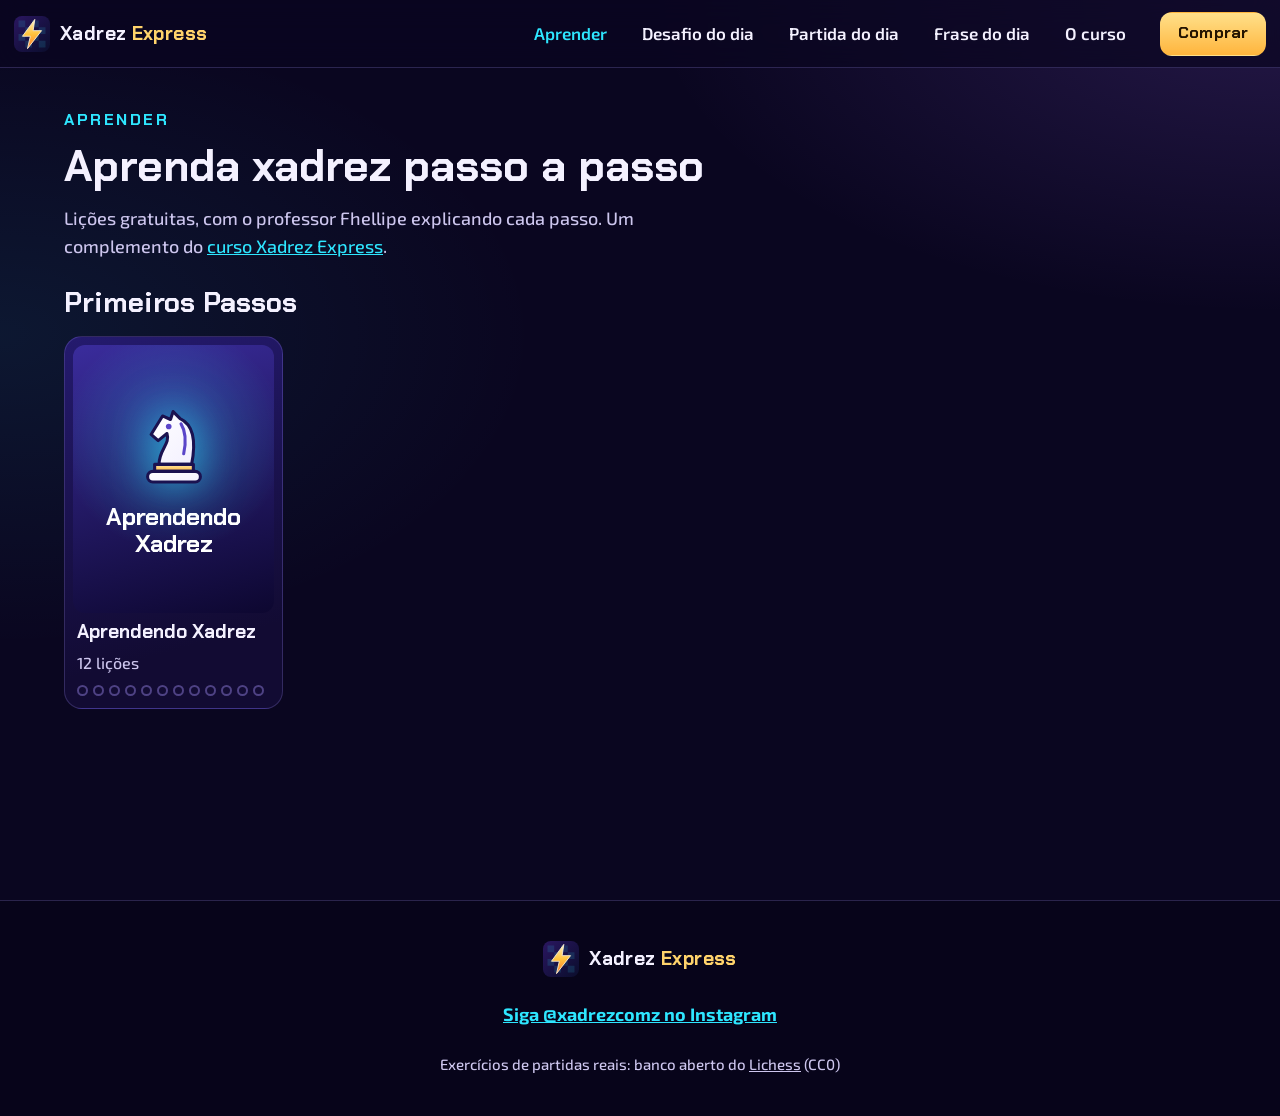
==== commit d1ac399c: "Botão Comprar do topo leva direto ao pagamento Com a venda ligada, o botão do topo vira 'Comprar' e " ====
--- a/aprender/index.html
+++ b/aprender/index.html
@@ -36,7 +36,7 @@
     <a href="../#frase">Frase do dia</a>
     <a href="../#curso">O curso</a>
   </nav>
-  <a class="botao botao-p" href="../#curso">O curso</a>
+  <a class="botao botao-p" href="../#curso" data-cta-topo>O curso</a>
   <button type="button" class="menu-abre" aria-controls="menu" aria-expanded="false" aria-label="Abrir o menu"><span></span></button>
 </header>
 
@@ -55,6 +55,7 @@
   </div>
 </footer>
 
+<script src="../js/config.js"></script>
 <script src="../js/xadrez.js" defer></script>
 <script src="../js/tabuleiro.js" defer></script>
 <script src="../js/menu.js" defer></script>
--- a/css/estilo.css
+++ b/css/estilo.css
@@ -521,14 +521,38 @@
     #07041a;
   border:1px solid var(--linha2);
 }
-.tela-topo{align-self:flex-start;display:flex;align-items:center;gap:8px;font-family:var(--titulo);font-weight:700;font-size:1rem;color:#fff;letter-spacing:.06em;text-transform:uppercase}
-.tela-ponto{width:10px;height:10px;border-radius:50%;background:#ff5a5a;box-shadow:0 0 10px #ff5a5a;animation:pisca 1.4s ease-in-out infinite}
-.tela-peca{width:104px;height:104px;background:center/contain no-repeat;filter:drop-shadow(0 0 22px rgba(46,230,255,.75));transition:opacity .3s ease,transform .3s ease}
-.tela-peca.troca{opacity:0;transform:scale(.8) rotate(-8deg)}
-.tela-titulo{font-family:var(--titulo);font-weight:700;font-size:1.25rem;color:#fff;text-align:center;min-height:2.6em;display:flex;align-items:center}
-.tela-barra{width:100%;height:8px;border-radius:99px;background:rgba(255,255,255,.16);overflow:hidden}
-.tela-barra i{display:block;height:100%;width:0;border-radius:99px;background:linear-gradient(90deg,var(--ciano),var(--ouro))}
-.tela-tempo{width:100%;display:flex;justify-content:space-between;font-size:.9375rem;color:var(--suave);font-variant-numeric:tabular-nums}
+.curso-tela{cursor:pointer;-webkit-tap-highlight-color:transparent;justify-content:space-between;gap:14px;padding:16px 18px 18px}
+/* a trilha de cenas, como nos stories */
+.tela-trilha{display:flex;gap:4px;width:100%}
+.tela-trilha i{flex:1;height:4px;border-radius:99px;background:rgba(255,255,255,.2);overflow:hidden}
+.tela-trilha b{display:block;height:100%;width:0;background:linear-gradient(90deg,var(--ciano),var(--ouro))}
+.tela-marca{display:flex;align-items:center;gap:8px;font-family:var(--titulo);font-weight:700;font-size:1rem;color:#fff;opacity:.85}
+.tela-marca b{color:var(--ouro)}
+.tela-marca img{width:22px;height:22px}
+.tela-cena{flex:1;width:100%;display:flex;flex-direction:column;align-items:center;justify-content:center;gap:6px;text-align:center;min-height:250px}
+.tela-cena > *{opacity:0}
+.tela-cena.entra > *{animation:cena-entra .55s cubic-bezier(.2,.8,.3,1) forwards}
+.tela-cena.entra > :nth-child(2){animation-delay:.08s}
+.tela-cena.entra > :nth-child(3){animation-delay:.16s}
+.tela-cena.entra > :nth-child(4){animation-delay:.24s}
+@keyframes cena-entra{from{opacity:0;transform:translateY(14px) scale(.96)}to{opacity:1;transform:none}}
+.cena-logo{width:108px;height:108px;filter:drop-shadow(0 0 28px rgba(255,190,80,.7));margin-bottom:6px}
+.cena-peca{width:96px;height:96px;filter:drop-shadow(0 0 24px rgba(46,230,255,.8));margin-bottom:4px}
+.cena-presente,.cena-raio{font-size:3.5rem;line-height:1;filter:drop-shadow(0 0 20px rgba(255,190,80,.8))}
+.cena-sobre{font-family:var(--titulo);font-weight:700;font-size:.9375rem;letter-spacing:.14em;text-transform:uppercase;color:var(--ciano)}
+.cena-numero{font-family:var(--titulo);font-weight:700;font-size:clamp(4.5rem,22vw,6.5rem);line-height:.9;font-variant-numeric:tabular-nums;
+  background:linear-gradient(180deg,#fff2c4,#ffc43d 55%,#ff7a2e);-webkit-background-clip:text;background-clip:text;color:transparent;
+  filter:drop-shadow(0 0 24px rgba(255,170,60,.5))}
+.cena-titulo{font-family:var(--titulo);font-weight:700;font-size:clamp(1.5rem,6vw,1.875rem);line-height:1.1;color:#fff;text-wrap:balance}
+.cena-texto{font-size:1.0625rem;line-height:1.4;color:var(--suave);max-width:20em;text-wrap:balance}
+.tela-cena.abre .cena-titulo{font-size:clamp(1.875rem,8vw,2.375rem);text-transform:uppercase}
+.tela-cena.preco .cena-titulo{font-size:clamp(3rem,14vw,4rem);color:var(--ouro)}
+.tela-cena.preco .cena-texto{color:#fff}
+.tela-cena.fim .cena-titulo{color:var(--ouro)}
+.cena-lista{display:grid;gap:5px;margin:0 0 6px;padding:0;list-style:none;text-align:left;width:min(100%,19rem)}
+.cena-lista li{display:flex;align-items:center;gap:10px;font-weight:600;font-size:.9375rem;color:#fff;
+  opacity:0;animation:cena-entra .4s ease forwards;animation-delay:calc(var(--i) * .12s + .1s)}
+.cena-lista b{flex:none;display:grid;place-items:center;width:24px;height:24px;border-radius:7px;font-family:var(--titulo);font-size:.875rem;color:#241300;background:linear-gradient(180deg,#ffe08a,#ffb53d)}
 .curso-corpo{position:relative;display:flex;flex-direction:column;gap:14px}
 .curso-selo{
   align-self:flex-start;padding:.3em 1em;border-radius:99px;font-family:var(--titulo);font-weight:700;font-size:1rem;
@@ -539,6 +563,45 @@
 .curso-lista li{position:relative;padding-left:2em;font-size:1.125rem;color:#fff}
 .curso-lista li::before{content:'✓';position:absolute;left:0;top:.05em;width:1.4em;height:1.4em;display:grid;place-items:center;
   border-radius:50%;background:rgba(124,255,90,.2);color:var(--verde);font-weight:800;font-size:.9em}
+/* números do curso, módulos e bônus */
+.curso-numeros{display:flex;flex-wrap:wrap;gap:8px}
+.curso-numeros span{display:inline-flex;align-items:center;gap:6px;padding:.35em .85em;border-radius:99px;
+  font-family:var(--titulo);font-weight:700;font-size:1rem;color:#fff;background:rgba(46,230,255,.14);border:1px solid rgba(46,230,255,.45)}
+.curso-numeros i{font-style:normal}
+.curso-sub{font-family:var(--titulo);font-weight:700;font-size:.9375rem;letter-spacing:.1em;text-transform:uppercase;color:var(--ciano);margin-bottom:8px}
+.curso-modulos{display:grid;gap:8px;padding:0;margin:0;list-style:none}
+.curso-modulos li{display:flex;align-items:center;gap:12px;padding:10px 12px;border-radius:14px;background:rgba(13,7,48,.55);border:1px solid var(--linha)}
+.curso-modulos li > b{flex:none;display:grid;place-items:center;width:38px;height:38px;border-radius:10px;font-family:var(--titulo);
+  color:#241300;background:linear-gradient(180deg,#ffe08a,#ffb53d)}
+.curso-modulos span{display:flex;flex-direction:column;font-weight:700;color:#fff;line-height:1.3}
+.curso-modulos small{font-weight:500;font-size:.9375rem;color:var(--suave)}
+.curso-bonus ul{display:grid;gap:8px}
+.curso-bonus li{display:flex;flex-direction:column;padding:9px 14px;border-radius:14px;
+  background:linear-gradient(120deg,rgba(255,211,107,.18),rgba(255,154,61,.06));border:1px dashed rgba(255,211,107,.7)}
+.curso-bonus li b{font-family:var(--titulo);color:var(--ouro)}
+.curso-bonus li b small{display:block;font-family:var(--corpo);font-weight:600;font-size:.875rem;color:var(--suave)}
+.curso-bonus li span{font-size:1rem;color:#fff}
+/* no celular, só os quatro primeiros bônus até a pessoa pedir para ver todos */
+@media (max-width:799px){.curso-bonus:not(.aberto) li.extra{display:none}}
+.curso-bonus-ver{margin-top:8px;width:100%;min-height:46px;border-radius:12px;cursor:pointer;font-family:var(--titulo);font-weight:700;font-size:1rem;
+  color:var(--ouro);background:none;border:1px solid rgba(255,211,107,.6)}
+@media (min-width:800px){
+  .curso-bonus-ver{display:none}
+}
+.curso-conteudo{margin-top:8px;padding-top:18px;border-top:1px solid var(--linha)}
+/* computador: telinha e compra lado a lado no topo; módulos e bônus em faixa larga embaixo */
+@media (min-width:800px){
+  .curso-cartao{grid-template-areas:'tela corpo' 'mais mais';align-items:start}
+  .curso-tela{grid-area:tela}
+  .curso-corpo{grid-area:corpo}
+  .curso-mais{grid-area:mais;display:flex;flex-direction:column;gap:14px;position:relative}
+  #cursoBotao2{align-self:center;width:min(100%,32rem)}
+  .curso-modulos{grid-template-columns:repeat(3,1fr)}
+  .curso-bonus ul{grid-template-columns:repeat(3,1fr)}
+}
+@media (max-width:799px){.curso-mais{display:contents}}
+.curso-por-aula{margin-top:-6px;font-size:1.0625rem;color:#fff}
+.curso-por-aula b{color:var(--verde)}
 .curso-preco{display:flex;flex-wrap:wrap;align-items:baseline;gap:4px 12px}
 .curso-preco s{color:var(--suave);font-size:1.125rem}
 /* sem preço riscado ou parcelas, esses espaços somem para o preço não ficar deslocado */
@@ -560,8 +623,7 @@
 .curso-nota b{color:#fff}
 @media (min-width:800px){
   .curso-cartao{grid-template-columns:minmax(0,1fr) minmax(0,1.15fr);align-items:stretch;gap:36px}
-  .curso-tela{min-height:380px}
-  .tela-peca{width:150px;height:150px}
+  .curso-tela{min-height:380px;align-self:stretch}
 }
 
 /* ------------------------------------------------------------- rodapé */
@@ -588,6 +650,7 @@
 @media (prefers-reduced-motion:reduce){
   html{scroll-behavior:auto}
   .revela{opacity:1;transform:none;transition:none}
-  .hero-desce span,.desce span,.tela-ponto,.casa.dica::after{animation:none}
+  .hero-desce span,.desce span,.casa.dica::after{animation:none}
+  .tela-cena > *,.cena-lista li{opacity:1;animation:none !important}
   .curso-cartao{transform:none !important}
 }
--- a/css/aprender.css
+++ b/css/aprender.css
@@ -99,7 +99,7 @@
   .licao-etapas{margin-bottom:10px}
   .palco{gap:10px}
   .palco-lado{gap:10px}
-  .prof-avatar{width:76px}
+  .prof-avatar{width:88px}
   .prof-balao{margin-bottom:6px;padding:11px 14px}
 }
 @media (min-width:900px){
@@ -109,8 +109,8 @@
 
 /* o professor e o balão (a ponta sempre aponta para o avatar) */
 .prof{display:flex;align-items:flex-end;gap:12px}
-.prof-avatar{flex:none;width:clamp(84px,22vw,130px);height:auto;aspect-ratio:4/5;object-fit:contain;filter:drop-shadow(0 10px 18px rgba(0,0,0,.45))}
-.prof-avatar.grande{width:min(46vw,220px)}
+.prof-avatar{flex:none;width:clamp(84px,22vw,140px);height:auto;aspect-ratio:1;object-fit:contain;filter:drop-shadow(0 10px 18px rgba(0,0,0,.45))}
+.prof-avatar.grande{width:min(56vw,260px)}
 .prof-balao{position:relative;flex:1;min-width:0;margin-bottom:14px;padding:14px 16px;border-radius:18px 18px 18px 6px;
   background:#fff;color:#1b1250;font-size:clamp(1.0625rem,4vw,1.1875rem);line-height:1.45;font-weight:500;
   box-shadow:0 16px 36px -18px #000}
@@ -180,6 +180,11 @@
 .av-opcao.certa{background:rgba(47,154,74,.35);border-color:var(--verde)}
 .av-opcao.certa b{background:var(--verde);color:#0b2a12}
 .av-opcao.errada{background:rgba(140,42,69,.45);border-color:#ff4f78}
+.av-tab.tab-moldura{width:min(100%,340px);margin:0 auto}
+.ex-opcoes .av-opcao{min-height:54px}
+/* pergunta de escolha com posição: tabuleiro menor, para posição, pergunta e opções caberem juntas no celular */
+@media (max-width:899px){.palco.com-opcoes .tab-moldura{width:min(100%,250px)}.av-tab.tab-moldura{width:min(100%,250px)}}
+.palco-tab[hidden]{display:none}
 .av-explicacao{padding:12px 16px;border-radius:14px;background:rgba(255,255,255,.06);border:1px solid var(--linha);font-size:1.0625rem}
 .av-explicacao b{color:var(--ouro)}
 .av-multipla > .botao,.palco-lado > .botao{min-height:54px}
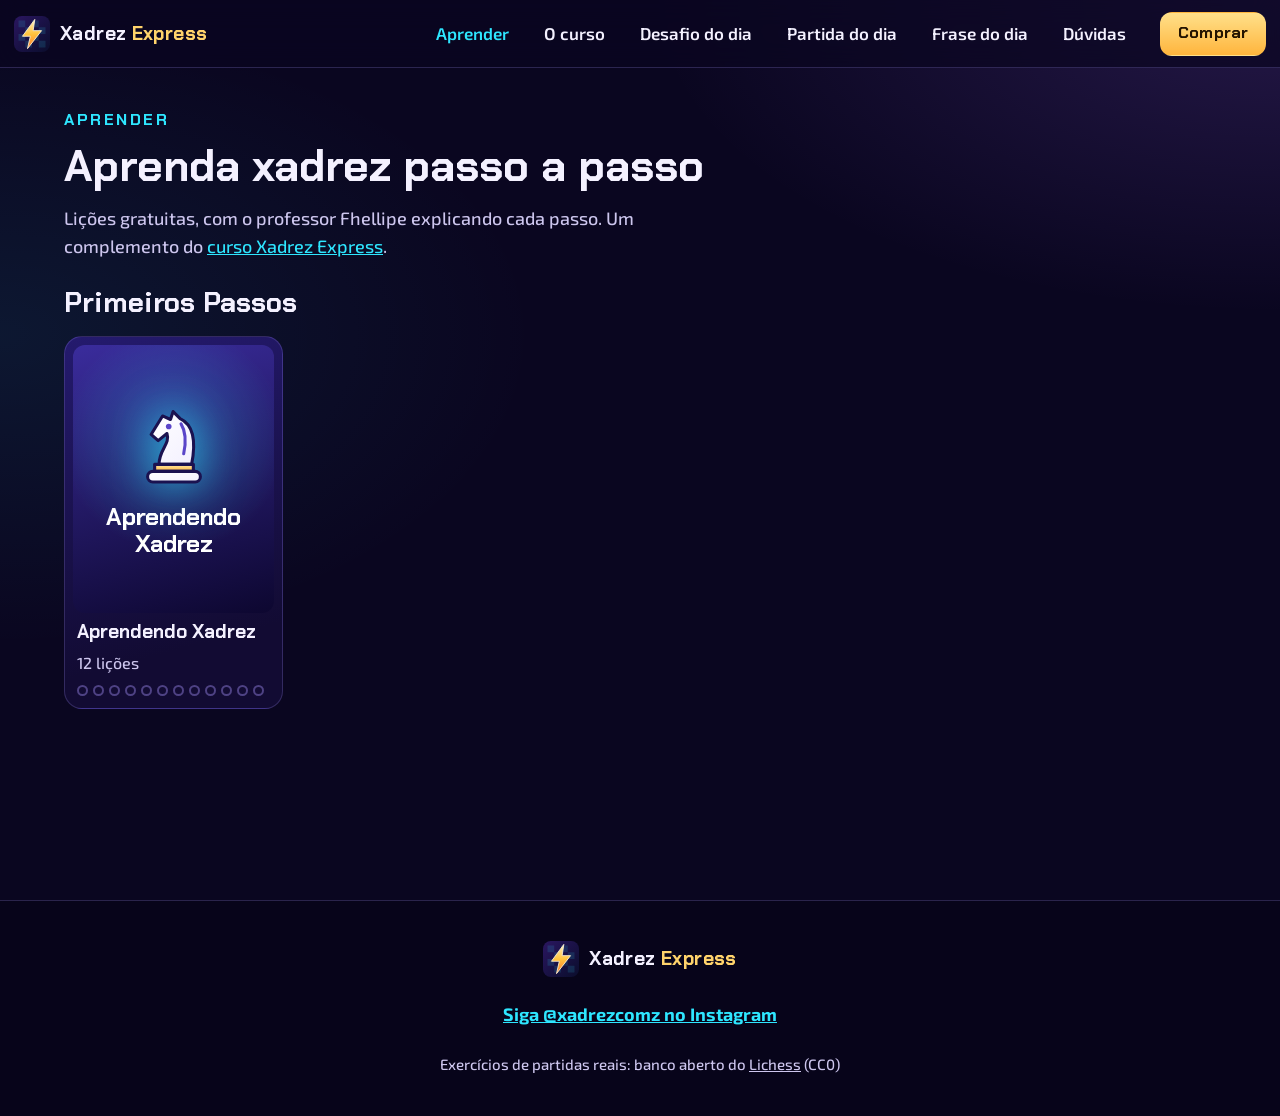
==== commit cd76eefb: "Página de vendas: curso mais perto do topo, título com o resultado, dúvidas e medição - O cartão do " ====
--- a/aprender/index.html
+++ b/aprender/index.html
@@ -31,12 +31,13 @@
   </a>
   <nav class="menu" id="menu" aria-label="Seções">
     <a class="menu-aprender" href="#/" aria-current="page">Aprender</a>
+    <a href="../#curso">O curso</a>
     <a href="../#puzzle">Desafio do dia</a>
     <a href="../#partida">Partida do dia</a>
     <a href="../#frase">Frase do dia</a>
-    <a href="../#curso">O curso</a>
+    <a href="../#duvidas">Dúvidas</a>
   </nav>
-  <a class="botao botao-p" href="../#curso" data-cta-topo>O curso</a>
+  <a class="botao botao-p" href="../#curso" data-cta-topo data-origem="aprender-topo">O curso</a>
   <button type="button" class="menu-abre" aria-controls="menu" aria-expanded="false" aria-label="Abrir o menu"><span></span></button>
 </header>
 
@@ -60,5 +61,6 @@
 <script src="../js/tabuleiro.js" defer></script>
 <script src="../js/menu.js" defer></script>
 <script src="../js/aprender.js" defer></script>
+<script src="../js/medicao.js" defer></script>
 </body>
 </html>
--- a/css/estilo.css
+++ b/css/estilo.css
@@ -142,6 +142,9 @@
   font-style:italic;padding-right:.08em;
   text-shadow:none;
 }
+/* o título do topo diz o resultado; o nome do curso fica no selo e no cabeçalho */
+.hero h1.titulo-beneficio{font-size:clamp(2.5rem,10.5vw,5.75rem);line-height:.98}
+.hero h1.titulo-beneficio span{font-size:1.08em}
 .chamada{font-size:clamp(1.1875rem,4.9vw,1.5rem);line-height:1.4;color:#fff;max-width:30em;text-shadow:0 2px 12px rgba(7,4,26,.9)}
 .chamada b{color:var(--ouro)}
 .acoes{display:flex;flex-direction:column;gap:12px;width:100%;max-width:23rem;margin-top:6px}
@@ -521,6 +524,8 @@
     #07041a;
   border:1px solid var(--linha2);
 }
+/* no celular a telinha tem altura fixa: a troca de cena não empurra o botão de compra que vem embaixo */
+@media (max-width:799px){.curso-tela{height:350px}.tela-cena{min-height:0;overflow:hidden}}
 .curso-tela{cursor:pointer;-webkit-tap-highlight-color:transparent;justify-content:space-between;gap:14px;padding:16px 18px 18px}
 /* a trilha de cenas, como nos stories */
 .tela-trilha{display:flex;gap:4px;width:100%}
@@ -626,6 +631,26 @@
   .curso-tela{min-height:380px;align-self:stretch}
 }
 
+/* ------------------------------------------------------------- dúvidas e chamada final */
+.duvidas{background:linear-gradient(180deg,var(--fundo),var(--fundo2))}
+.duvidas .miolo{max-width:48rem}
+.faq{display:grid;gap:10px;margin-top:20px}
+.faq details{border-radius:16px;background:rgba(23,16,66,.8);border:1px solid var(--linha);overflow:hidden}
+.faq details[open]{border-color:var(--linha2)}
+.faq summary{display:flex;align-items:center;justify-content:space-between;gap:12px;min-height:56px;padding:12px 18px;cursor:pointer;
+  font-family:var(--titulo);font-weight:700;font-size:1.125rem;color:#fff;list-style:none}
+.faq summary::-webkit-details-marker{display:none}
+.faq summary::after{content:'+';flex:none;font-size:1.5rem;color:var(--ouro);transition:transform .2s ease}
+.faq details[open] summary::after{transform:rotate(45deg)}
+.faq details p{padding:0 18px 16px;color:var(--suave);font-size:1.0625rem}
+.fecho{margin-top:34px;padding:26px 22px;border-radius:24px;text-align:center;display:flex;flex-direction:column;align-items:center;gap:12px;
+  background:radial-gradient(80% 70% at 50% 0%,rgba(255,170,60,.22),transparent 70%),linear-gradient(160deg,#2a1d7c,#120b33);
+  border:1px solid rgba(255,211,107,.55);box-shadow:0 0 60px -20px rgba(255,170,60,.5)}
+.fecho-titulo{font-family:var(--titulo);font-weight:700;font-size:clamp(1.5rem,6vw,2rem);line-height:1.15;color:#fff;text-wrap:balance}
+.fecho-preco{color:var(--suave);font-size:1.0625rem}
+.fecho-preco b{color:var(--ouro);font-family:var(--titulo);font-size:1.25rem}
+.fecho .botao{max-width:26rem}
+
 /* ------------------------------------------------------------- rodapé */
 .rodape{padding:40px 0 calc(40px + env(safe-area-inset-bottom));border-top:1px solid var(--linha);background:#07041a;text-align:center}
 .rodape .miolo{display:flex;flex-direction:column;align-items:center;gap:14px}
--- a/css/aprender.css
+++ b/css/aprender.css
@@ -205,6 +205,9 @@
 .tab-rotulo{position:absolute;width:12.5%;height:12.5%;display:grid;place-items:center;font-family:var(--titulo);font-weight:700;
   font-size:clamp(.75rem,3.4vw,1.25rem);color:#fff;text-shadow:0 1px 3px rgba(13,7,48,.9)}
 .tab-rotulo.clara{color:#3a24b8;text-shadow:none}
+/* a peça de que a pergunta fala: anel ciano pulsando */
+.casa.origem::after{box-shadow:inset 0 0 0 3px var(--ciano),0 0 14px rgba(46,230,255,.8);animation:origem 1.4s ease-in-out infinite}
+@keyframes origem{50%{box-shadow:inset 0 0 0 3px rgba(46,230,255,.35),0 0 4px rgba(46,230,255,.3)}}
 .casa.certa::after{background:rgba(53,208,127,.6);box-shadow:inset 0 0 0 3px var(--verde)}
 .tab-promo{position:absolute;top:0;z-index:8;width:12.5%;display:flex;flex-direction:column;gap:2px;padding:2px;border-radius:10px;
   background:rgba(13,7,48,.95);box-shadow:0 10px 30px -6px #000}
